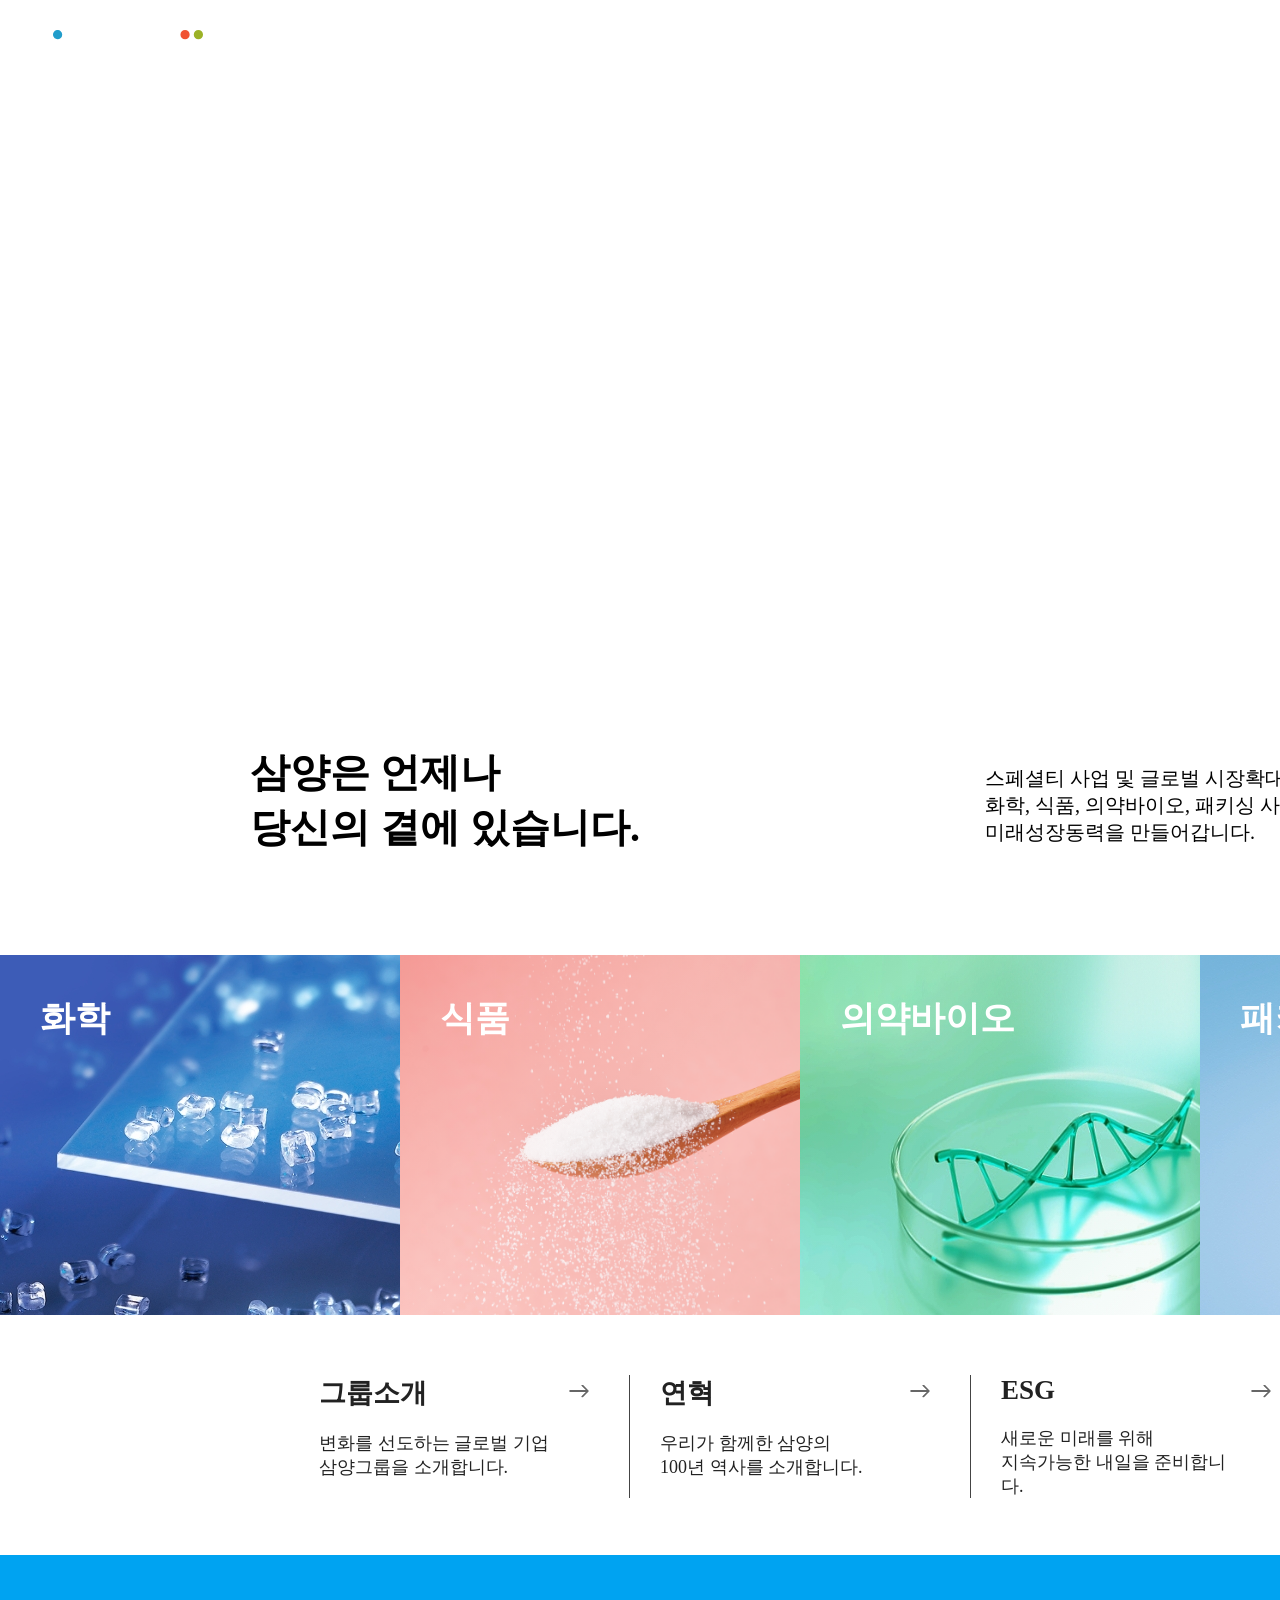
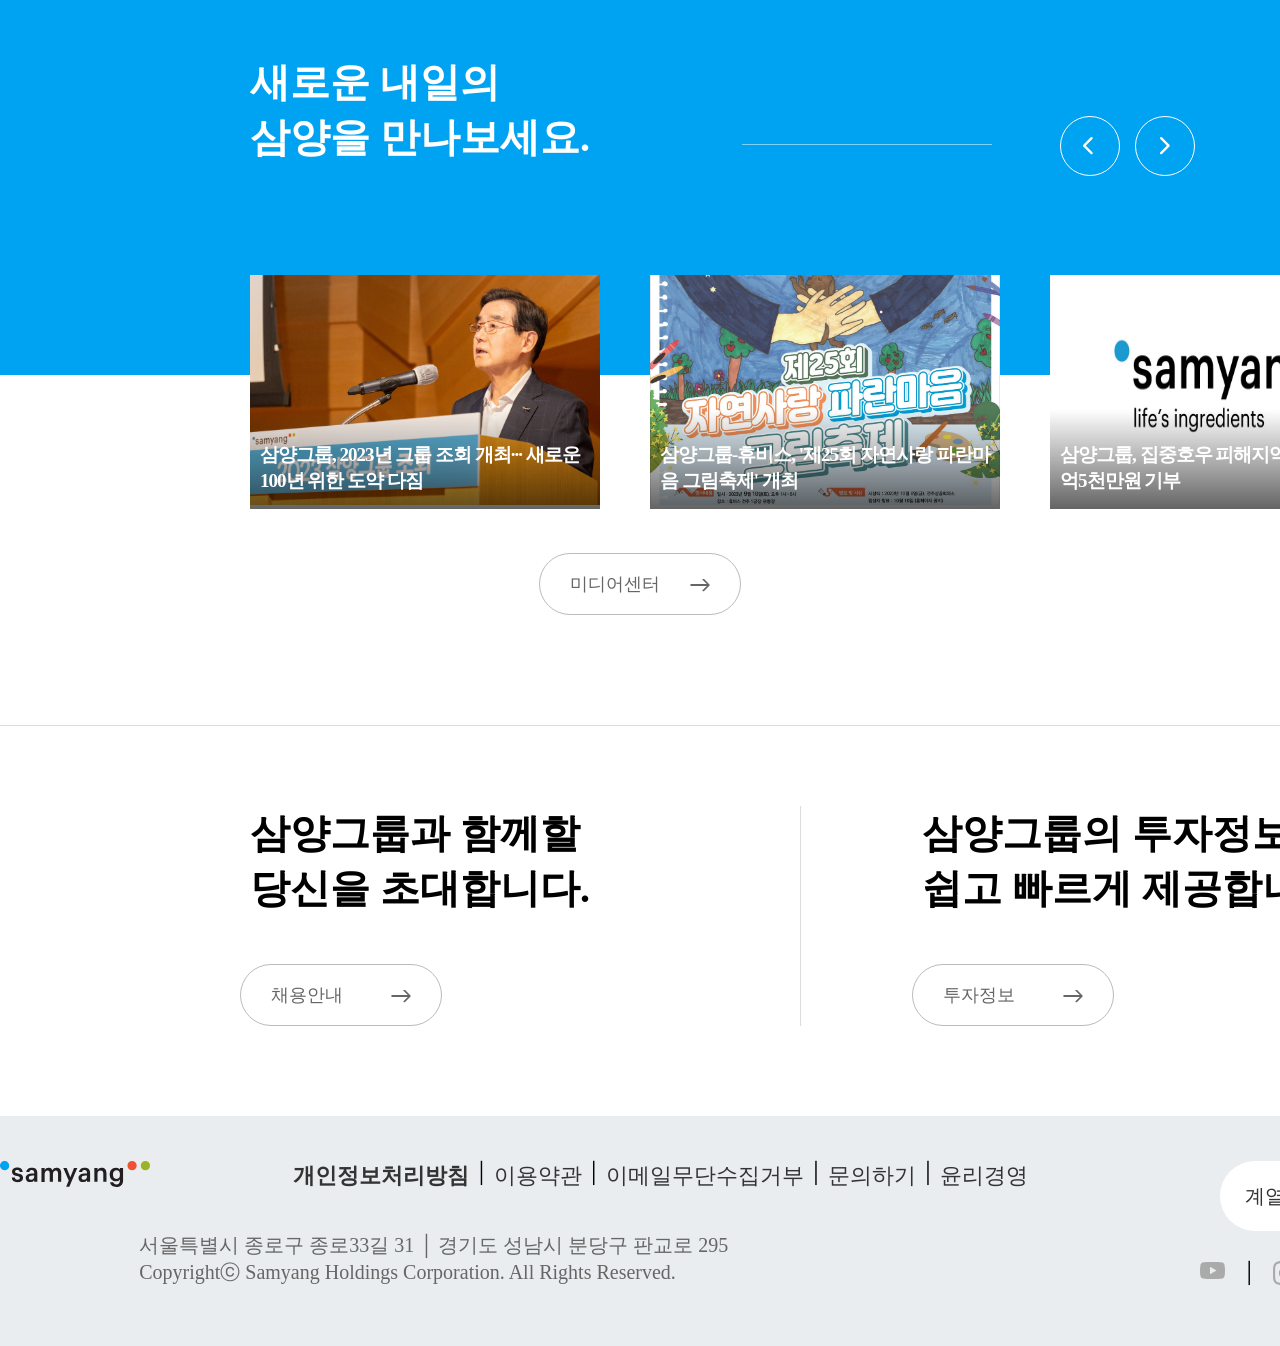
==== index.html @ 64c29b47 "Add files via upload" ====
<!DOCTYPE html>
<html lang="en">
<head>
    <meta charset="UTF-8">
    <meta name="viewport" content="width=device-width, initial-scale=1.0">
    <title>삼양그룹-양은애</title>
    <link rel="stylesheet" href="./css/style.css">
    <link rel="stylesheet" href="https://cdnjs.cloudflare.com/ajax/libs/animate.css/4.1.1/animate.min.css"/>
    <!-- wow.min.js의 css ->  animate.min.css -->
    <link rel="stylesheet" href="https://cdnjs.cloudflare.com/ajax/libs/animate.css/4.1.1/animate.min.css">
    <script src="./script/jquery-1.11.3.min.js"></script>
    <script src="./script/script.js"></script>
    <script src="https://cdnjs.cloudflare.com/ajax/libs/wow/1.1.2/wow.min.js"></script>
    <script>
        new WOW().init();
        // new 키워드는, 새로운 객체 만들때 사용
        // 새로 생성된 WOW() 객체에 .init()이라는 메서드 호출
        //  .init()이라는 메서드는, 객체 초기화시 사용
        // -> 'WOW() 객체 만들고 이를 초기화' 하는 Javascript 코드
    </script>
</head>
<body>
    <div id="wrap">
        <header>
                <a href="#">
                    <span></span>
                </a>
                <nav class="gnb">
                    <ul>
                        <li><a href="#">삼양소개</a>
                            <ul class="submenu">
                                <li><a href="#">그룹소개</a></li>
                                <li><a href="#">비전</a></li>
                                <li><a href="#">가치</a></li>
                                <li><a href="#">연혁</a></li>
                                <li><a href="#">CI</a></li>
                                <li><a href="#">글로벌 네트워크</a></li>
                            </ul>
                        </li>
                        <li><a href="#">사업소개</a>
                            <ul class="submenu">
                                <li><a href="#">사업영역</a></li>
                                <li><a href="#">화학사업</a></li>
                                <li><a href="#">식품사업</a></li>
                                <li><a href="#">의약바이오사업</a></li>
                                <li><a href="#">패키징사업</a></li>
                                <li><a href="#">개별사업</a></li>
                            </ul>
                        </li>
                        <li><a href="#">투자정보</a>
                            <ul class="submenu">
                                <li><a href="#">주식정보</a></li>
                                <li><a href="#">재무정보</a></li>
                                <li><a href="#">IR 자료실</a></li>
                                <li><a href="#">주주총회</a></li>
                                <li><a href="#">공고</a></li>
                            </ul>
                        </li>
                        <li><a href="#">ESG</a>
                            <ul class="submenu">
                                <li><a href="#">삼양 ESG</a></li>
                                <li><a href="#">환경</a></li>
                                <li><a href="#">사회</a></li>
                                <li><a href="#">지배구조</a></li>
                                <li><a href="#">윤리경영</a></li>
                                <li><a href="#">보고서 및 검색</a></li>
                            </ul>
                        </li>
                        <li><a href="#">미디어</a>
                            <ul class="submenu">
                                <li><a href="#">미디어센터</a></li>
                                <li><a href="#">뉴스룸</a></li>
                                <li><a href="#">소셜채널</a></li>
                                <li><a href="#">라이브러리</a></li>
                                <li><a href="#">웨비나</a></li>
                                <li><a href="#">삼양월드</a></li>
                            </ul>
                        </li>
                        <li><a href="#">채용</a>
                            <ul class="submenu last">
                                <li><a href="#">삼양 Career</a></li>
                                <li><a href="#">인재상</a></li>
                                <li><a href="#">직무소개</a></li>
                                <li><a href="#">채용절차</a></li>
                                <li><a href="#">채용 FAQ</a></li>
                                <li><a href="#">인사제도</a></li>
                                <li><a href="#">입사지원</a></li>
                            </ul>
                        </li>
                    </ul>
                </nav>
                <div class="bg"></div>
                    <nav class="tnb">
                        <ul class="hright">
                            <li><a href="#">문의</a></li>
                            <li class="lan"><a href="#">KR</a>
                                <ul>
                                    <li class="sel"><a href="#">KR</a></li>
                                    <li><a href="#">EN</a></li>
                                    <li><a href="#">CN</a></li>
                                </ul></li>
                            <li><a href="#">
                                <!-- <img src="./img/search_icon_white.svg" alt=""> -->
                                <span>&nbsp;</span></a>
                            </li>
                            <li><a href="#">
                                <!-- <img src="./img/pchamBtn_white.svg" alt=""> -->
                                <span>&nbsp;</span>
                                </a></li>
                        </ul>
                    </nav>
        </header>
        
        <section class="video">
            <video src="./img/삼양비디오.mp4" autoplay muted loop></video>
            <div class="videobox">
                <h1>삼양은 모두가 행복한
                    <br>미래를 그리고 있습니다.
                </h1>
                <p>지속 가능한 미래를 위해
                    <br>새로운 가치를 찾고 있습니다.
                </p>
            </div>
            <div class="vcircle circle1"><img src="./img/main_sec_visual_circle.svg" alt="circle"></div>
            <div class="vcircle circle2"><img src="./img/main_sec_visual_circle.svg" alt="circle"></div>
            <div class="vcircle circle3"><img src="./img/main_sec_visual_circle.svg" alt="circle"></div>
        </section>

        <section class="introduce">
            <h1>삼양은 언제나<br>당신의 곁에 있습니다.</h1>
            <p>스페셜티 사업 및 글로벌 시장확대를 위해
                <br>화학, 식품, 의약바이오, 패키싱 사업으로
                <br>미래성장동력을 만들어갑니다.
            </p>
                <ul class="iiimg">
                    <li><a href="#"><img src="./img/main_sec01_card_list_type01_bg1_pc.jpg" alt=""><span>화학
                        <div class="inbox">
                            <p>언제나 편리하게</p>
                            <span></span>
                        </div>
                    </span></a></li>
                    <li><a href="#">
                        <img src="./img/main_sec01_card_list_type01_bg2_pc_230725.png" alt="">
                        <span>식품
                            <div class="inbox">
                                <p>누구나 풍요롭게</p>
                                <span></span>
                            </div>
                        </span>
                </a></li>
                    <li><a href="#"><img src="./img/main_sec01_card_list_type01_bg3_pc.jpg" alt=""><span>의약바이오
                        <div class="inbox">
                            <p>오래도록 건강하게</p>
                            <span></span>
                        </div>
                    </span></a></li>
                    <li><a href="#"><img src="./img/main_sec01_card_list_type01_bg4_pc.jpg" alt=""><span>패키징
                        <div class="inbox">
                            <p>어디서나 즐겁게</p>
                            <span></span>
                        </div>
                    </span></a></li>
                </ul>
                <ul class="iitext">
                    <li class="wow animate__animated animate__fadeInUp" data-wow-duration=".5s">
                        <a href="#">
                            <h2>그룹소개<span></span></h2>
                            <p>변화를 선도하는 글로벌 기업
                                <br>삼양그룹을 소개합니다.
                            </p>
                        </a>
                    </li>
                    <li class="wow animate__animated animate__fadeInUp" data-wow-duration="1s">
                        <a href="#">
                            <h2>연혁<span></span></h2>
                            <p>우리가 함께한 삼양의
                                <br>100년 역사를 소개합니다.</p>
                        </a>
                    </li>
                    <li class="wow animate__animated animate__fadeInUp" data-wow-duration="1.5s">
                        <a href="#">
                            <h2>ESG<span></span></h2>
                            <p>새로운 미래를 위해
                                <br>지속가능한 내일을 준비합니다.
                            </p>
                        </a>
                    </li>
            </ul>
        </section>

        <section class="tomorrow">
            <div class="bbbox">
                <div class="tobInner">
                    <h1>
                        새로운 내일의<br>삼양을 만나보세요.
                    </h1>
                    <div class="progress-container">
                        <div class="progress-bar"></div>
                    </div>
                    <div class="to-btn">
                        <button class="prev"><img src="./img/sec02_paging_area_prev.svg" alt="prev"></button>
                    <button class="next"><img src="./img/sec02_paging_area_next.svg" alt="next"></button>
                    </div>
                </div>
            </div>
            <div class="toInner slider">
                <ul class="slide-container">
                    <li class="box">
                        <a href="#">
                            <img src="./img/to1.jpg" alt="">
                            <div class="totxt">
                                <p>삼양그룹, 2023년 그룹 조회 개최··· 새로운 100년 위한 도약 다짐</p>
                            </div>
                        </a>
                    </li>
                    <li class="box">
                        <a href="#">
                            <img src="./img/to2.jpg" alt="">
                            <div class="totxt">
                            <p>삼양그룹-휴비스, '제25회 자연사랑 파란마음 그림축제' 개최</p>
                            </div>
                        </a>
                    </li>
                    <li class="box">
                        <a href="#">
                            <img src="./img/to3.jpg" alt="">
                            <div class="totxt">
                                <p>삼양그룹, 집중호우 피해지역 복구 위해 2억5천만원 기부</p>
                            </div>
                        </a>
                    </li>
                    <li class="box">
                        <a href="#">
                            <img src="./img/to4.jpg" alt="">
                            <div class="totxt"><p>삼양사, 美 국제식품기술박람회 참가··· 스페셜티 소재 해외 판로 모색</p></div>
                        </a>
                    </li>
                    <li class="box">
                        <a href="#">
                            <img src="./img/to5.jpg" alt="">
                            <div class="totxt">
                                <p>삼양사 여자사이클팀, '2023 KBS양양 전국사이클선수대회 종합 3위</p>
                            </div>
                        </a>
                    </li>
                    <li class="box">
                        <a href="#">
                            <img src="./img/to6.jpg" alt="">
                            <div class="totxt">
                                <p>삼양그룹, 대학생 서포터즈 '삼양씨즈' 7기 발대식 개최</p>
                            </div>
                        </a>
                    </li>
                    <li class="box">
                        <a href="#">
                            <img src="./img/to7.jpg" alt="">
                            <div class="totxt">
                                <p>삼양홀딩스, 헝가리에 봉합사 공장 준공... 유럽 시장 점유율 확대 나서</p>
                            </div>
                        </a>
                    </li>
                    <li class="box">
                        <a href="#">
                            <img src="./img/to8.png" alt="">
                            <div class="totxt">
                                <p>삼양그룹 KCI, '2023 사회공헌기업대상' ESG부문 대상 수상</p>
                            </div>
                        </a>
                    </li>
                </ul>
            </div>
            <a href="#"><span>미디어센터</span></a>
        </section>

        <section class="me">
            <div class="meinner">
                <div class="box1">
                    <h1>삼양그룹과 함께할
                        <br>당신을 초대합니다.</h1>
                    <a href="#"><span>채용안내</span></a>
                </div>
                <div class="box2">
                    <h1>삼양그룹의 투자정보를
                        <br>쉽고 빠르게 제공합니다.
                    </h1>
                    <a href="#"><span>투자정보</span></a>
                </div>
            </div>
        </section>

        <footer>
            <div class="finner">
                <i class="flogo"><img src="./img/logo.svg" alt="footerlogo"></i>
                <ul class="middle">
                    <li class="fbold"><a href="#">개인정보처리방침</a></li>
                    <li class="line">│</li>
                    <li><a href="#">이용약관</a></li>
                    <li class="line">│</li>
                    <li><a href="#">이메일무단수집거부</a></li>
                    <li class="line">│</li>
                    <li><a href="#">문의하기</a></li>
                    <li class="line">│</li>
                    <li><a href="#">윤리경영</a></li>
                </ul>
                <p>서울특별시 종로구 종로33길 31 │ 경기도 성남시 분당구 판교로 295
                <br>Copyrightⓒ Samyang Holdings Corporation. All Rights Reserved.</p>
                <span><p><a href="#">계열사 바로가기</a></p>
                    <ul class="fsns">
                        <li><a href="#"><img src="./img/youtube_icon.svg" alt="youtube"></a></li>
                        <li>│</li>
                        <li><a href="#"><img src="./img/instar_icon.svg" alt="instagram"></a></li>
                        <li>│</li>
                        <li><a href="#"><img src="./img/facebook.svg" alt="facebook"></a></li>
                        <li>│</li>
                        <li><a href="#"><img src="./img/blog_icon.svg" alt="blog"></a></li>
                        <li>│</li>
                        <li><a href="#"><img src="./img/naver_icon.svg" alt="naver"></a></li>
                    </ul>
                </span>
            </div>
        </footer>
        <button class="topbtn"><span></span><p>TOP</p></button>
    </div>
    
</body>
</html>
---- css/style.css ----
@charset "UTF-8";
@import url(http://fonts.googleapis.com/earlyaccess/notosanskr.css); 

*{margin: 0;padding: 0; font-family: "Noto Sans KR";}
a{text-decoration: none; color:#fff;}
ul,ol,li{list-style:none;}
h1,h2,h3,h4,h5,h6,p,a,span{margin: 0;padding: 0;}

#wrap{width:100%; margin:0 auto; font-size: 20px;}

/* header */
header{width: 100%; position:Fixed; top:0; left: 0; height: 90px; line-height: 90px; margin: 0 auto; display: flex; justify-content:space-evenly; z-index: 999;}

header:hover{background:rgba(255,255,255,1); border-bottom: 1px solid #ddd;}

header>a{position: relative; width: 200px;}
header>a span::before{content: ""; background: url(../img/logo_white.svg) no-repeat center center; width: 150px; height: 26px; position: absolute; top: 30px; left: 50px;}
header:hover>a span::before{content: ""; background: url(../img/logo.svg) no-repeat center center; width: 150px; height: 26px; position: absolute; top: 30px; left: 50px;}

nav.gnb{width: 60%;}
header nav.gnb>ul>li{float:left; width:12%; text-align: center;}

header:hover nav.gnb>ul>li{width: 16%; transition: .5s;}
header:hover nav.gnb>ul>li a{color: #777; display: block;}

header nav.gnb:hover ul li{position: relative;}
header nav.gnb ul li .submenu{width: 100%; height:0; position: absolute; left: 0; top: 80px;}
header nav.gnb:hover ul li .submenu{width: 100%; height:350px;}
header nav.gnb:hover ul li .submenu li{width: 100%;}
header nav.gnb:hover ul li .submenu li:first-child{padding-top: 20px;}

header nav.gnb>ul>li:hover>a{color: #00a3f1; text-decoration: underline;}

header nav.gnb>ul>li .submenu li{opacity: 0;}
header nav.gnb:hover>ul>li .submenu{width: 100%; opacity: 1; border-right: 1px solid #ddd; display: block;}
header nav.gnb:hover>ul>li .submenu>li{width: 100%; opacity: 1; line-height: 40px;}
header nav.gnb:hover>ul>li .submenu>li a{font-size: 16px;}
header nav.gnb:hover>ul>li .submenu>li a:hover{color: #00a3f1;}

#wrap header .bg {
    width: 100%;
    height: 350px;
    background-color: #f7f7f7;
    position:Fixed;
    left: 0; top: 80px;
    display: none; 
    z-index: -5;
    border-top:1px solid #ddd;
}

/* header nav.tnb ul.hright{} */
header nav.tnb ul.hright>li{float:left; margin: 0 10px; font-size: 16px; width:55px;}
header:hover nav.tnb ul.hright>li a{color:#333;}
header nav.tnb ul.hright>li:nth-child(1) a{border: 1px solid #fff; border-radius: 5px; padding: 5px 10px;}
header:hover nav.tnb ul.hright>li:nth-child(1) a{border: 1px solid #ddd; border-radius: 5px; padding: 5px 10px;}

header nav.tnb ul.hright>li.lan{position: relative;}
header nav.tnb ul.hright>li.lan ul{display: none;}
header nav.tnb ul.hright>li.lan:hover ul{width: 100%; border: 2px solid #00a3f1; border-radius: 10px; background-color: #fff; position: absolute; top: 70px; left: -20px; display: block;}
header nav.tnb ul.hright>li ul li{width: 100%; line-height: 40px; opacity: 0;}
header nav.tnb ul.hright>li ul li a{text-align: center; padding-left: 17px;}
header nav.tnb ul.hright>li ul li>a:hover{color:#00a3f1}
header nav.tnb ul.hright>li ul li.sel a{color:#00a3f1}
header nav.tnb ul.hright>li.lan:hover ul li{width: 100%; line-height: 40px; opacity: 1;}


header nav.tnb ul.hright>li:nth-child(3),
header nav.tnb ul.hright>li:nth-child(4){position: relative;}
header nav.tnb ul.hright>li:nth-child(3) span::before{content: ""; background: url(../img/search_icon_white.svg) no-repeat center center; width: 36px; height: 35px; position: absolute; top: 30px; left: -30px;}
header:hover nav.tnb ul.hright>li:nth-child(3) span::before{content: ""; background: url(../img/quick_search_icon.svg) no-repeat center center;position: absolute; top: 30px; left: -30px;}
header nav.tnb ul.hright>li:nth-child(4) span::before{content: ""; background: url(../img/pchamBtn_white.svg) no-repeat center center; width: 36px; height: 35px; position: absolute; top: 28px; left: -50px;}
header:hover nav.tnb ul.hright>li:nth-child(4) span::before{content: ""; background: url(../img/pchamBtn_after.png) no-repeat center center; position: absolute; top: 28px; left: -50px;}


/* video */

#wrap section.video{margin: 0 auto; width: 100%; height: 100%;  object-fit: cover; position: relative;}
#wrap section.video video{margin: 0 auto; width: 100%; height: 100%;  object-fit: cover; position: relative;}
#wrap section.video .videobox{position: absolute; top: 35%; left:20%; color: #fff; line-height:160%;}
#wrap section.video .videobox h1{margin: 0; font-size: 55px; line-height: 140%;}
#wrap section.video .videobox p{margin-top: 30px; font-size: 24px;}/*
#wrap section.video .circle{position: fixed; top: 200px; left: -250px; z-index: 10000000; transition: 1s;}*/
#wrap section.video .vcircle{position: absolute;}
#wrap section.video .vcircle.circle1{top: 200px; left: -250px; z-index: 10000000; transition: 1s; transform: translateX(420%);}
#wrap section.video .vcircle.circle2{top: 200px; right: -250px; z-index: 10000000; transition: 1s; transform: translateX(-420%);}
#wrap section.video .vcircle.circle3{top: 200px; left: -600px; z-index: 10000000; transition: 1.5s; transform: translateX(420%);}

/* 기본정렬*/ 
#wrap h1{margin:100px 0 0 250px; font-size: 40px;}
#wrap section{margin:0 auto;}

/* introduce */

#wrap section.introduce{width: 1600px; height: 910px; position: relative; overflow: hidden;}
#wrap section.introduce>p{position: absolute; top: 120px; right:250px;}

#wrap section.introduce ul.iiimg{margin-top:100px; display: flex; justify-content: space-between;}
#wrap section.introduce ul.iiimg li{width: 400px; height: 360px; overflow: hidden;}
#wrap section.introduce ul.iiimg li:nth-child(1),
#wrap section.introduce ul.iiimg li:nth-child(2),
#wrap section.introduce ul.iiimg li:nth-child(3),
#wrap section.introduce ul.iiimg li:nth-child(4){position: relative;}
#wrap section.introduce ul.iiimg span{position: absolute; top: 40px;left: 40px; z-index: 999; font-size: 35px; font-weight: bold;}


#wrap section.introduce ul.iiimg li a span .inbox{opacity: 0; height: 0;  transform: translateY(80px);}
#wrap section.introduce ul.iiimg li:hover a span .inbox{opacity: 1; position: relative; height: 100%; transform: translateY(0); transition: .5s;}
#wrap section.introduce ul.iiimg li:hover a span .inbox p{font-size: 18px; margin-top: 10px;}
#wrap section.introduce ul.iiimg li:hover a span .inbox span{content:""; width: 42px; height: 42px; background: url(../img/main_sec01_card_list_arrow.svg); position: absolute; top: 45px; left: 0;}

#wrap section.introduce ul.iiimg li:nth-child(1):hover a:after{content:""; width: 100%; height: 100%; background-color:rgba(8,148,224,0.4); position: absolute; top: 0; left: 0;}
#wrap section.introduce ul.iiimg li:nth-child(2):hover a:after{content:""; width: 100%; height: 100%; background-color:rgba(224,113,72,0.4); position: absolute; top: 0; left: 0;}
#wrap section.introduce ul.iiimg li:nth-child(3):hover a:after{content:""; width: 100%; height: 100%; background-color:rgba(149,197,60,0.4); position: absolute; top: 0; left: 0;}
#wrap section.introduce ul.iiimg li:nth-child(4):hover a:after{content:""; width: 100%; height: 100%; background-color:rgba(65,180,240,0.4); position: absolute; top: 0; left: 0;}
#wrap section.introduce ul.iiimg li:hover a img{transform: scale(1.1); transition: .3s; background:rgba(8,148,224,0.4)}

#wrap section.introduce ul.iitext{margin-top: 60px; display: flex; justify-content: center;}
#wrap section.introduce ul.iitext li{border-right:1px solid #444; padding: 0 70px 0 30px; width: 240px;}
#wrap section.introduce ul.iitext li:last-child{border-right:0;}


#wrap section.introduce ul.iitext li a{color: #222; display: block; font-size: 18px;}
#wrap section.introduce ul.iitext li a h2{position: relative;}


#wrap section.introduce ul.iitext li a h2>span:before{width: 20px; height: 13px; content:""; background: url("../img/arrow-right.png") no-repeat center center; position: absolute; top: 10px; right: -30px; transform: translateX(0); opacity: 1;}
#wrap section.introduce ul.iitext li a:hover h2>span:before{width: 20px; height: 13px; content:""; background: url("../img/arrow-right.png") no-repeat center center; position: absolute; top: 10px; right: -30px; transition: .5s; transform: translateX(20px); opacity: 0;}

#wrap section.introduce ul.iitext li a h2:after{width: 20px; height: 13px; content:""; background: url("../img/arrow-right-after.png") no-repeat center center; position: absolute; top: 10px; right: -29px; opacity: 0; transform: translateX(-25px);}
#wrap section.introduce ul.iitext li a:hover h2:after{width: 20px; height: 13px; content:""; background: url("../img/arrow-right-after.png") no-repeat center center; position: absolute; top: 10px; right: -29px; opacity: 1; transform: translateX(0); transition: 1.5s;}


#wrap section.introduce ul.iitext li a p{margin-top: 20px;}

/* tomorrow, me 버튼 */

#wrap section.tomorrow>a,
#wrap section.me div>a{display: block; position: absolute; width: 200px; height: 60px; line-height: 60px; border-radius: 100px; border: 1px solid #bbb; background-color: #fff; font-size: 18px;}

#wrap section.tomorrow a span,
#wrap section.me div a span{display: inline-block; color: #666; padding-left: 30px;}

#wrap section.tomorrow>a:hover,
#wrap section.me div a:hover{border: 1px solid #00a3f1;}

#wrap section.tomorrow>a:hover span,
#wrap section.me div a:hover span{color: #00a3f1;}

#wrap section.tomorrow>a:after,
#wrap section.me a:after{content: ""; width: 20px; height: 13px; background: url(../img/arrow-right.png) no-repeat center center; position: absolute; top: 25px; right: 30px; transform: translateX(0); opacity: 1;}
#wrap section.tomorrow a:hover:after,
#wrap section.me a:hover:after{content: ""; width: 20px; height: 13px; background: url(../img/arrow-right.png) no-repeat center center; position: absolute; top: 25px; right: 30px; transition: .5s; transform: translateX(20px); opacity: 0;}

#wrap section.tomorrow a span:after,
#wrap section.me a span:after{content: ""; width: 20px; height: 13px; background: url(../img/arrow-right-after.png) no-repeat center center; position: absolute; top: 25px; right: 30px; transform: translateX(-20px); opacity: 0;}
#wrap section.tomorrow a:hover span:after,
#wrap section.me a:hover span:after{content: ""; width: 20px; height: 13px; background: url(../img/arrow-right-after.png) no-repeat center center; position: absolute; top: 25px; right: 30px; transition: 1s; transform: translateX(0); opacity: 1;}

/* tomorrow */

#wrap section.tomorrow{width: 100%; height: 770px; position:relative;}
#wrap section.tomorrow .bbbox{width: 100%; height: 420px; background: #00a3f1;}
#wrap section.tomorrow .bbbox .tobInner{width: 1600px; color: #fff; margin: 0 auto; display: flex; position: relative;}
#wrap section.tomorrow .bbbox .tobInner h1{width: 800px; color: #fff;}

/* 슬라이드바와 버튼 */

#wrap section.tomorrow .bbbox .tobInner .progress-container{width: 250px;background-color: rgba(255,255,255,0.5); height: 1px; position: absolute; top: 90%; right: 38%;}

.progress-bar {
    width: 0%; /* 초기 값은 0%로 설정 */
    height: 100%;
    background-color: #fff; /* 진행 바 색상 */
    position: absolute;
    transition: 0.5s ease;
}

#wrap section.tomorrow .bbbox .tobInner .to-btn{position: absolute; top: 75%; right: 25%;}
#wrap section.tomorrow .bbbox .tobInner .to-btn button{width: 70px; height: 70px; background: none; border: 0; cursor: pointer;}



#wrap section.tomorrow .toInner{width: 1600px; margin: 0 auto; position: relative;}

#wrap section.tomorrow .toInner .slide-container{display: flex; position: absolute; top: -100px; left: 250px; transition: 0.5s ease;}
#wrap section.tomorrow .toInner .slide-container li{margin-right: 50px; overflow: hidden; transition: width 0.5s ease;}
#wrap section.tomorrow .toInner .slide-container li a{position: relative;}

#wrap section.tomorrow .toInner .slide-container li a img{width: 350px; height: 230px; overflow: hidden;}
#wrap section.tomorrow .toInner ul li:hover a img{transform: scale(1.1); transition: .3s; z-index: -20000;}

#wrap section.tomorrow .toInner ul li a .totxt::before{content: ""; width: 100%; height: 100px; background: url(../img/그림자.png) 0 0 no-repeat; background-size: 100% 100%; position: absolute; left: 0; bottom: 0px;}

#wrap section.tomorrow .toInner ul li a .totxt p{width: 330px; padding-left:10px; color:black; position:  absolute; top: -45px; font-size: 19px; letter-spacing: -1px; color:#fff; font-weight: bold;}
#wrap section.tomorrow .toInner ul li a:hover .totxt p{text-decoration: underline;}

#wrap section.tomorrow>a{bottom:110px; left:50%; transform: translateX(-50%);}

/*me */
#wrap section.me{border-top: 1px solid #ddd;}
#wrap section.me .meinner{width: 1600px; height: 390px; margin: 0 auto; display: flex; justify-content: space-between; position: relative;}
#wrap section.me .meinner div{width: 50%; position: relative;}
#wrap section.me .meinner div{height: 220px; margin-top: 80px; position: relative; border-right: 1px solid #ddd;}
#wrap section.me .meinner .box2{border-right:0;}
#wrap section.me .meinner .box2{position: absolute; top: 0; left: 42%;}
#wrap section.me .meinner div h1{margin-top:0;}

#wrap section.me .meinner .box1 a,
#wrap section.me .meinner .box2 a{left:30%; bottom:0;}


/* footer */

footer{height: 200px; margin: 0 auto; background: #e9edef; position: relative; padding-top: 30px; overflow: hidden;}
footer .finner{width: 1600px; margin: 0 auto; display: flex; margin-top: 15px;}

footer .finner ul{display: flex;}

footer .finner i{width: 22%;}

footer .finner .middle{width: 68%;}
footer .finner .middle li{padding-right:5px; height: 25px;}
footer .finner .middle li a{color: #333; font-size: 22px;}
footer .finner .middle  li.line{color: black; font-weight: bold;}
footer .finner .middle .fbold a{font-weight: bold;}

footer .finner span{width: 30%; position: relative;}
footer .finner span p{width: 65%; height: 70px; background-color: #fff; border-radius: 80px; margin-bottom: 30px; margin-left: 20px;}
footer .finner span p:after{content: ""; background: url(../img/bottom-plus.png); width: 14px; height: 14px; position: absolute; top: 30px; right: 155px;}
footer .finner span p a{display: block; color:#333; line-height: 70px; padding-left: 25px;}
footer .finner span .fsns li:nth-child(even){margin: 0 17px;}

footer .finner>p{position: absolute; bottom:60px; left:50%; transform: translateX(-85%); color: #666;}



/* button -TOP */
button.topbtn{position: fixed; right: 3%; bottom: 5%; width: 60px; height: 60px; border-radius: 60px; background-color: #fff; cursor: pointer; border: 2px solid #00a3f1; display: none;}
button.topbtn span{background: url(../img/button_top_gray.svg) no-repeat center center; width: 58px; height: 20px; display: block;}
button.topbtn p{font-size: 14px; color: #777;}
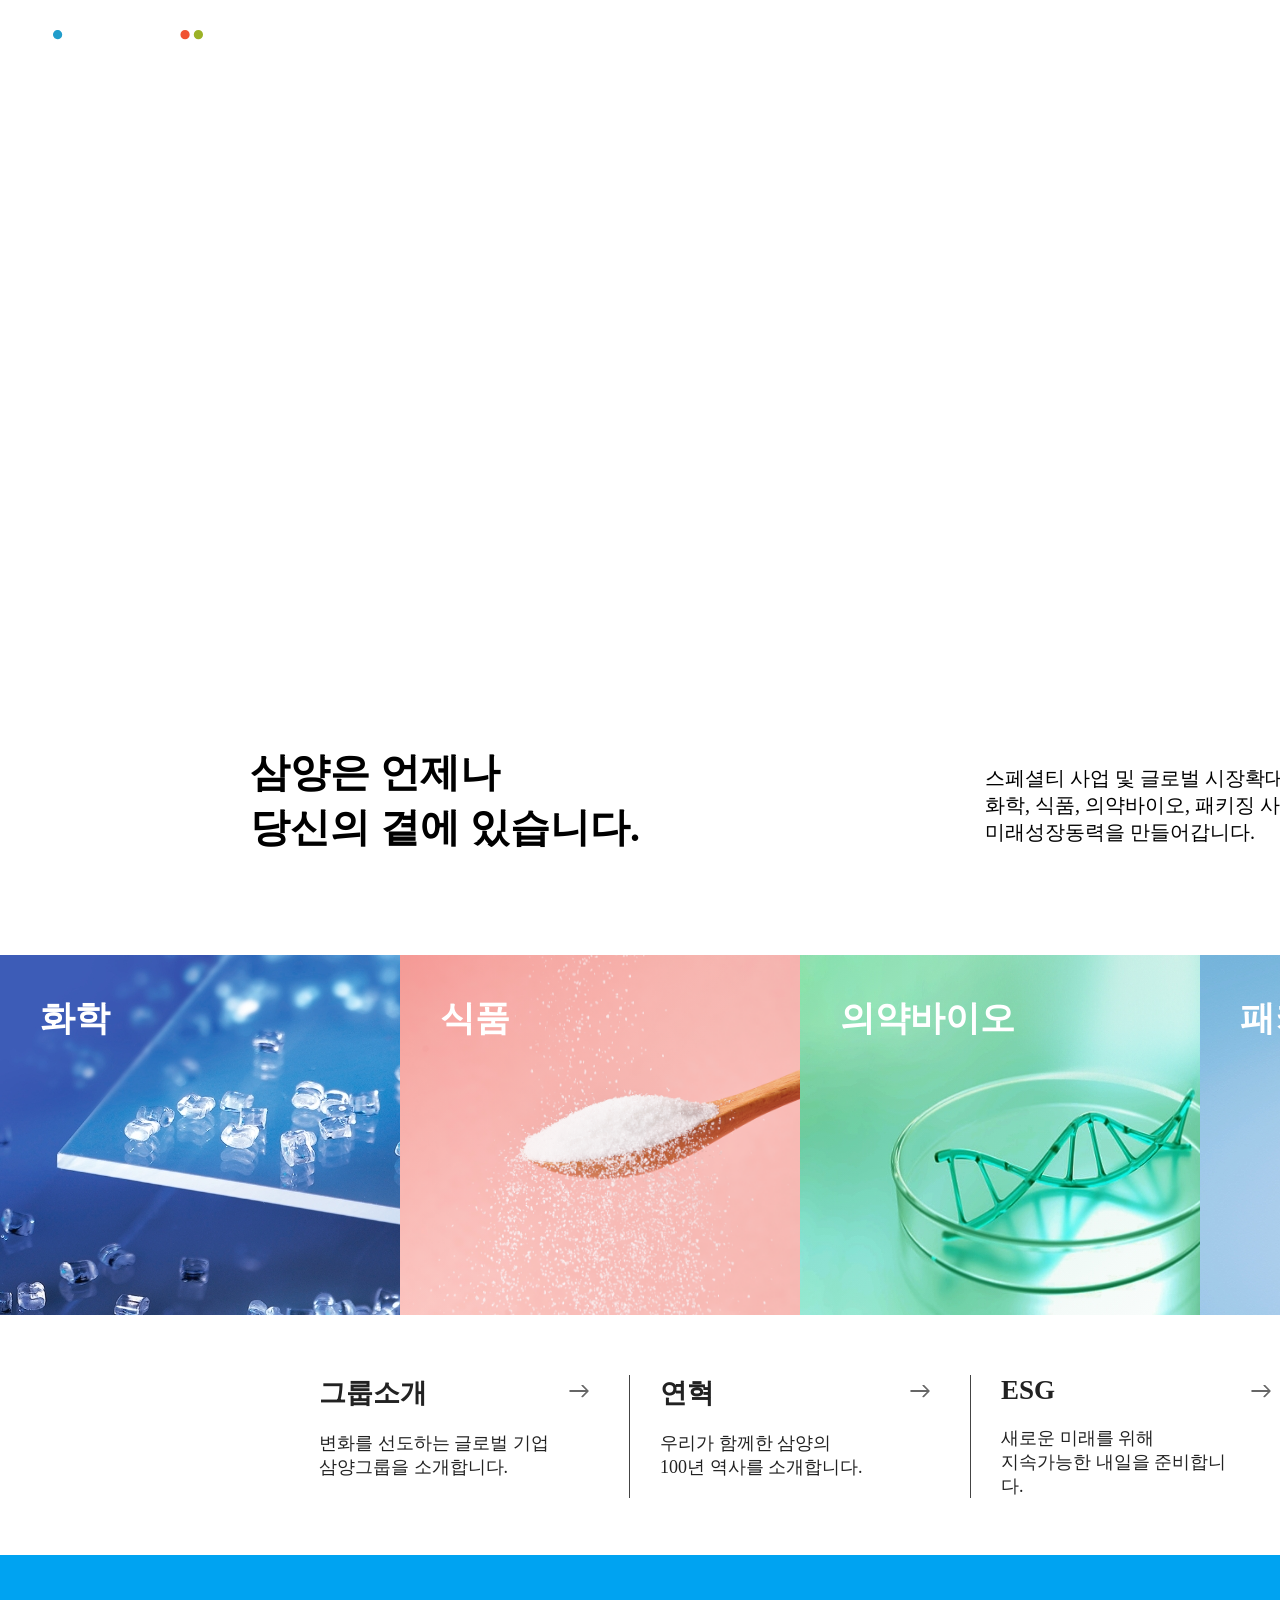
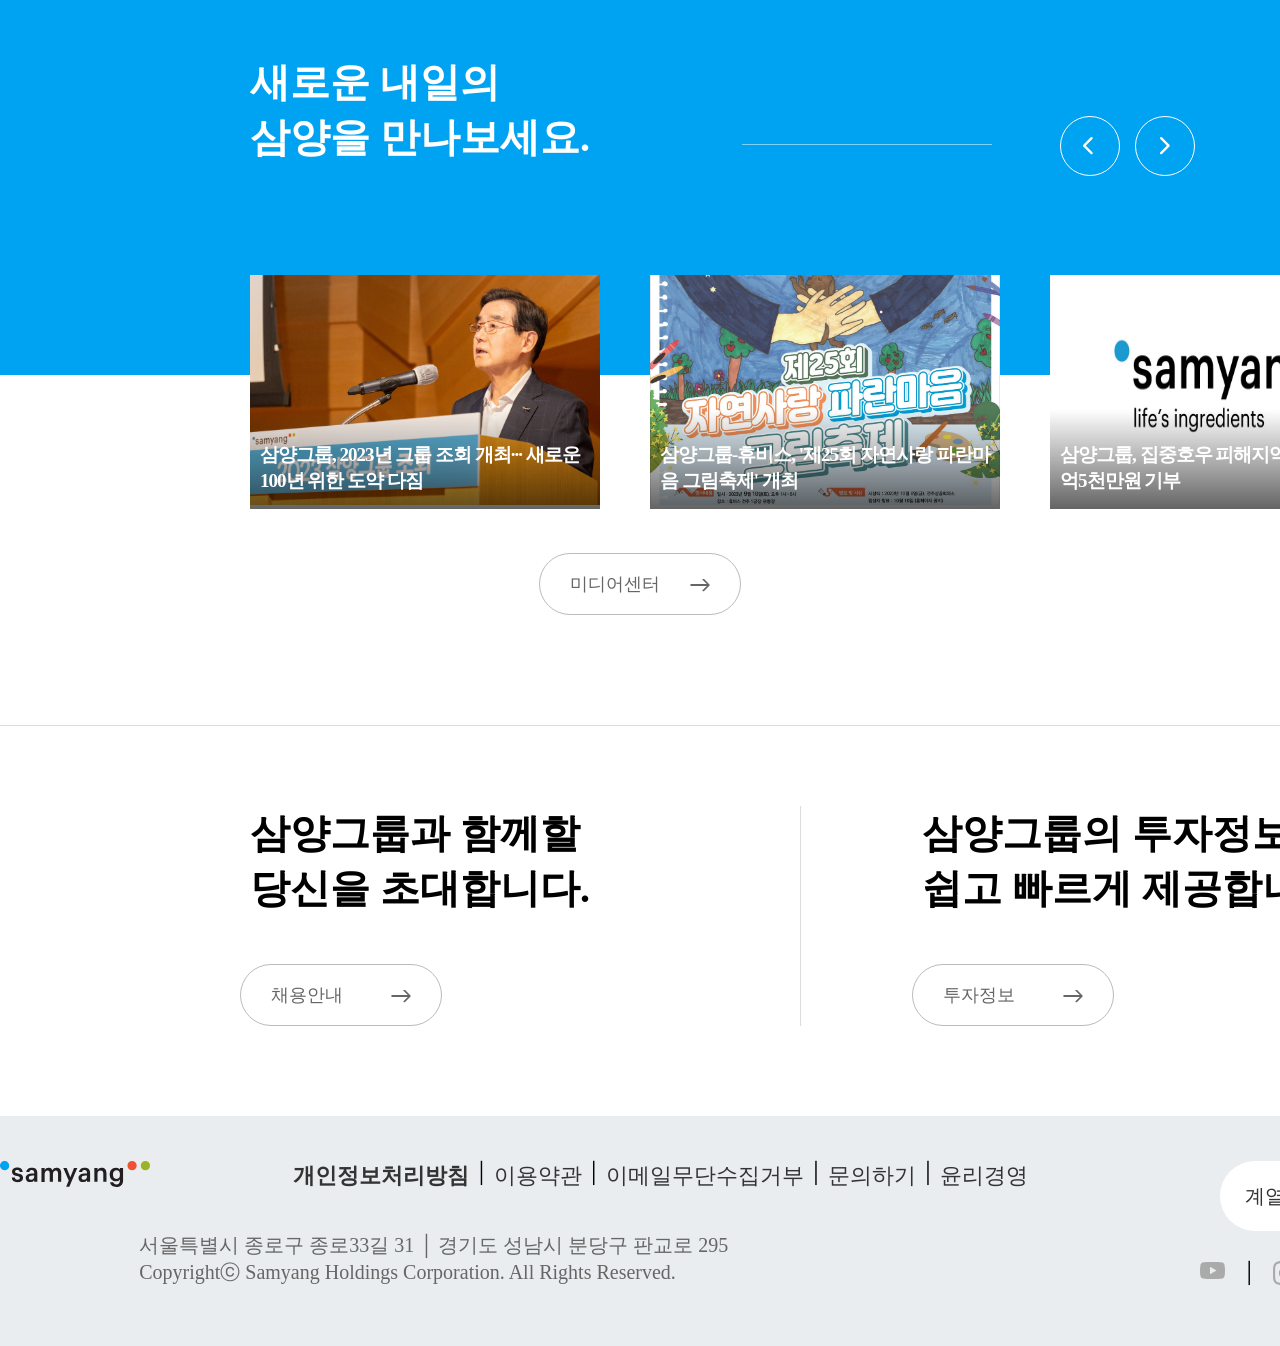
==== commit b4709796: "Add files via upload" ====
--- a/index.html
+++ b/index.html
@@ -129,7 +129,7 @@
         <section class="introduce">
             <h1>삼양은 언제나<br>당신의 곁에 있습니다.</h1>
             <p>스페셜티 사업 및 글로벌 시장확대를 위해
-                <br>화학, 식품, 의약바이오, 패키싱 사업으로
+                <br>화학, 식품, 의약바이오, 패키징 사업으로
                 <br>미래성장동력을 만들어갑니다.
             </p>
                 <ul class="iiimg">
--- a/css/style.css
+++ b/css/style.css
@@ -236,5 +236,5 @@
 
 /* button -TOP */
 button.topbtn{position: fixed; right: 3%; bottom: 5%; width: 60px; height: 60px; border-radius: 60px; background-color: #fff; cursor: pointer; border: 2px solid #00a3f1; display: none;}
-button.topbtn span{background: url(../img/button_top_gray.svg) no-repeat center center; width: 58px; height: 20px; display: block;}
+button.topbtn span{background: url(../img/button_top_gray.svg) no-repeat center center; width: 60px; height: 20px; display: block;}
 button.topbtn p{font-size: 14px; color: #777;}
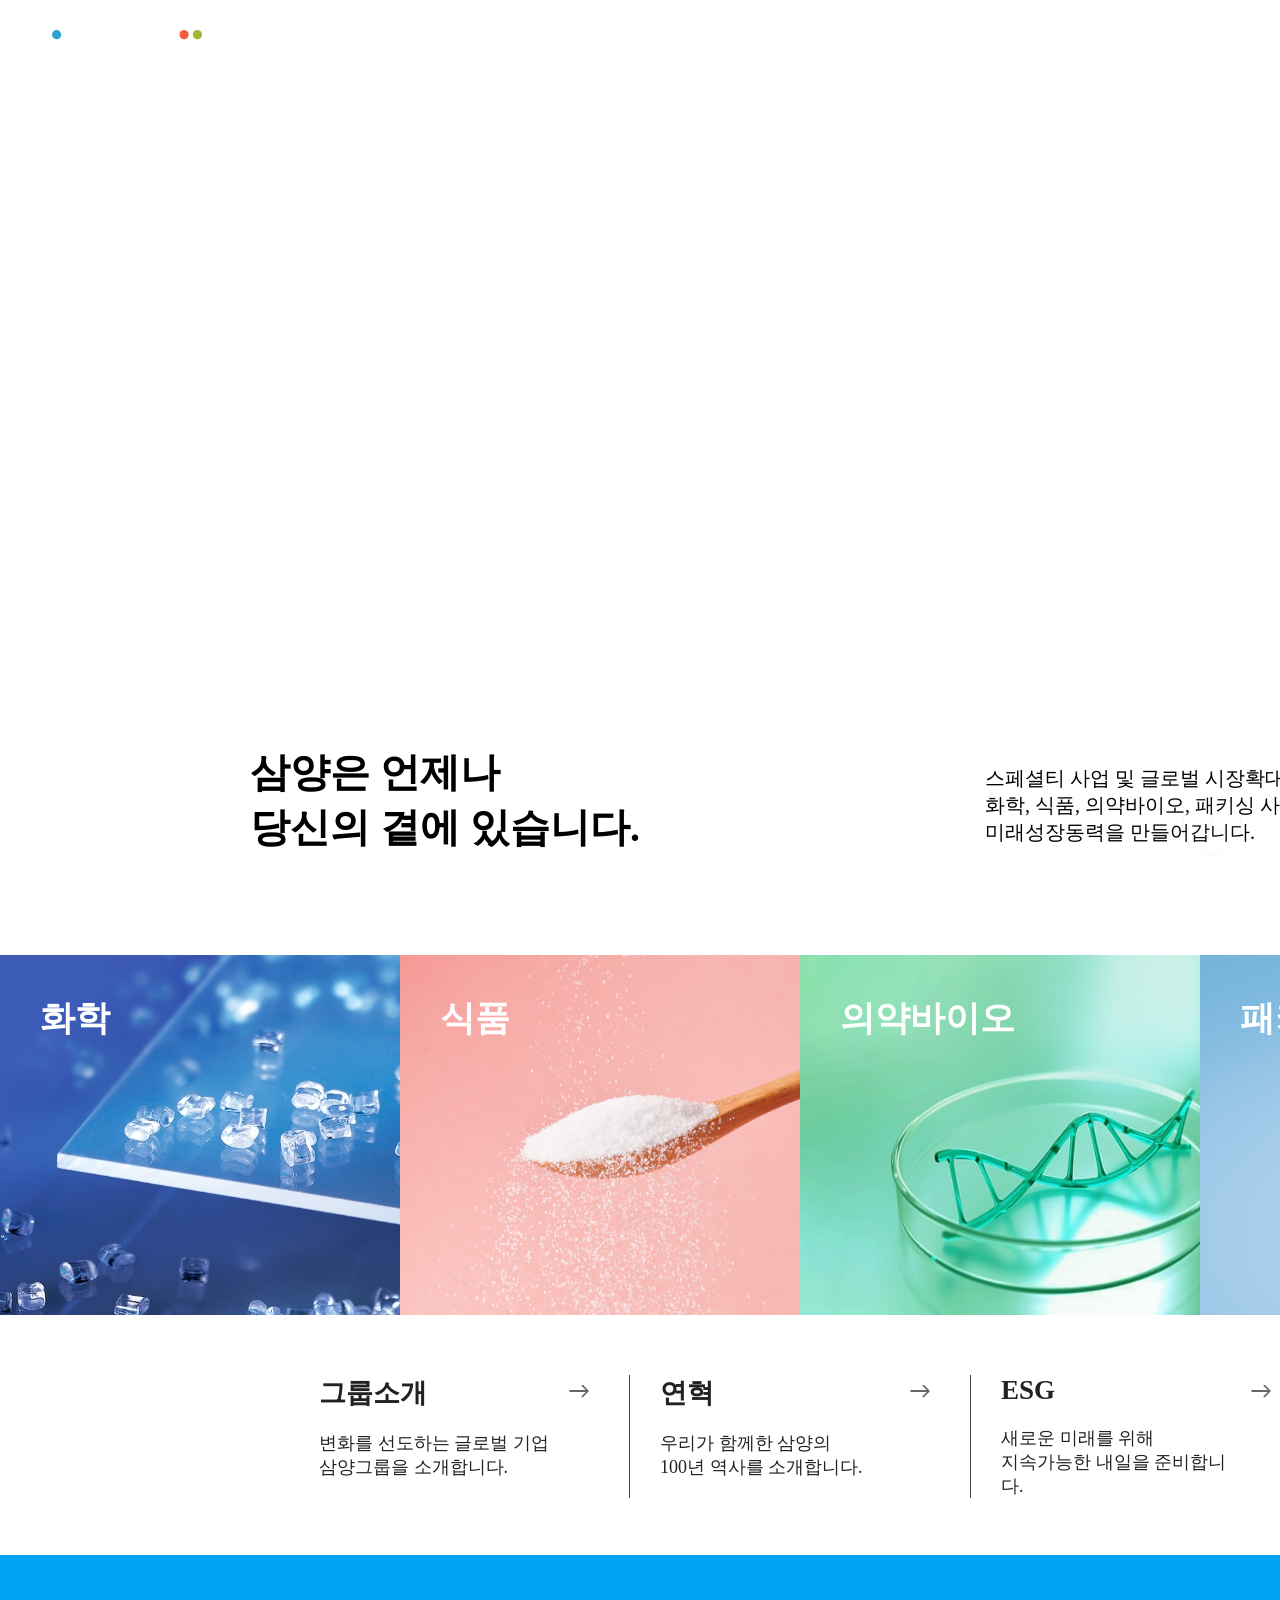
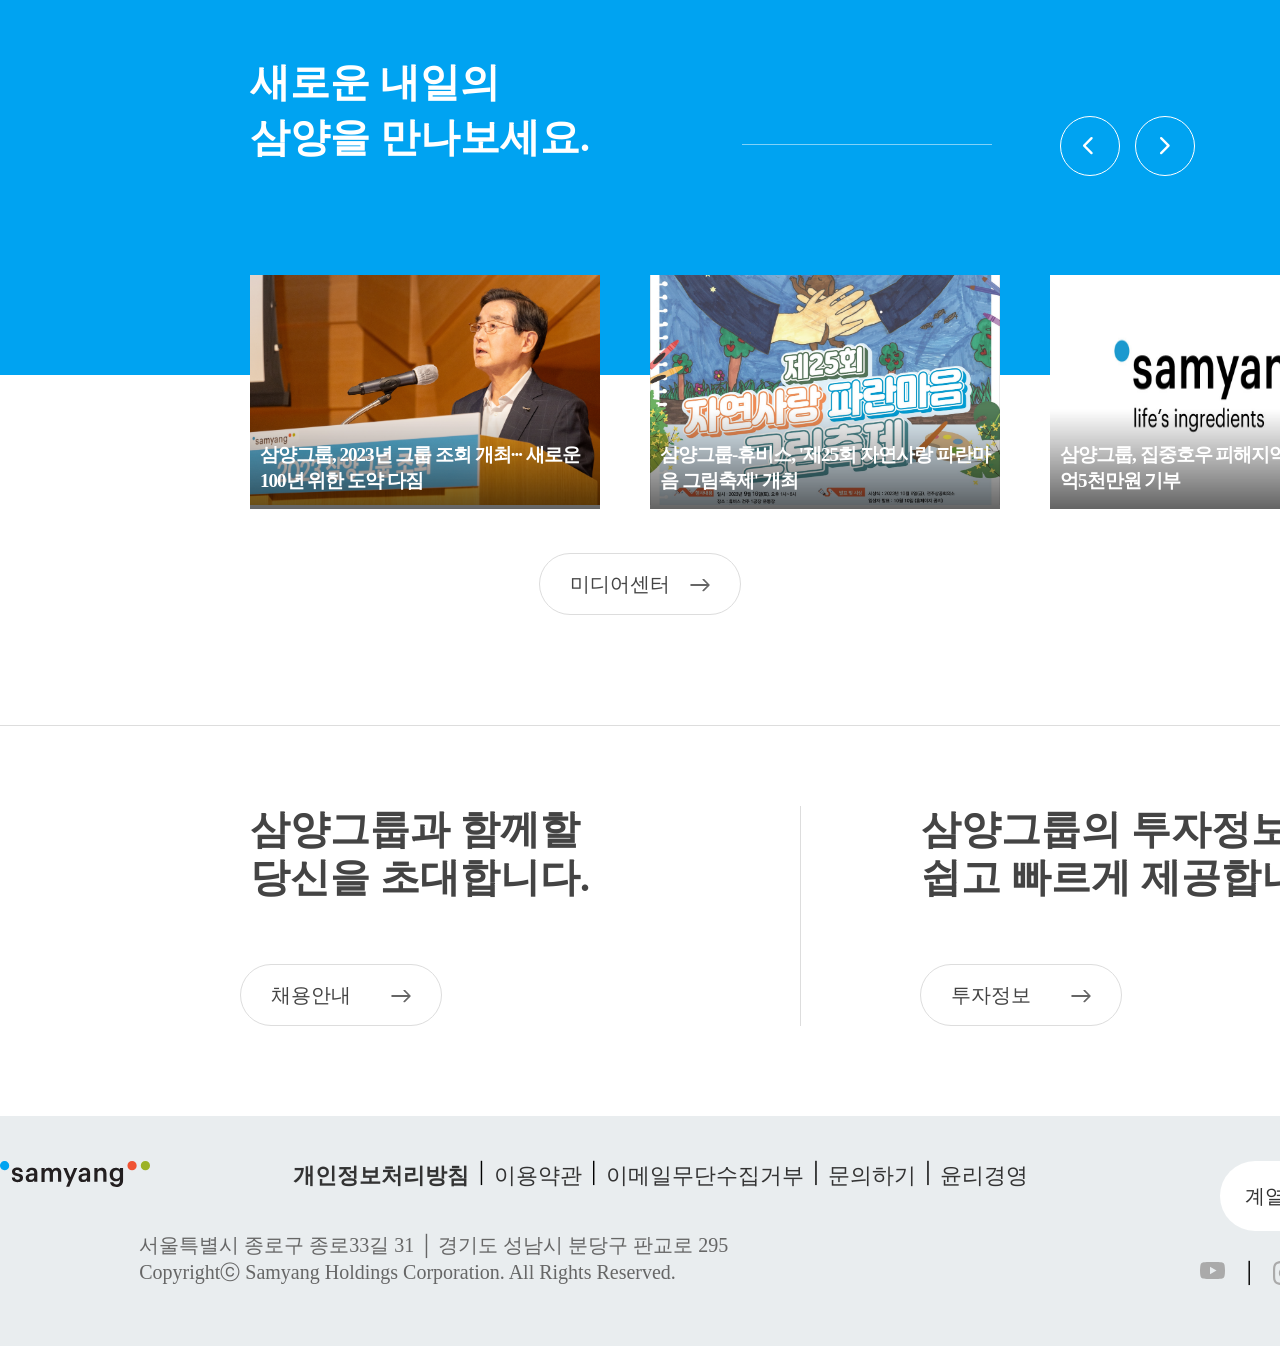
==== commit 10df1733: "Add files via upload" ====
--- a/index.html
+++ b/index.html
@@ -3,21 +3,11 @@
 <head>
     <meta charset="UTF-8">
     <meta name="viewport" content="width=device-width, initial-scale=1.0">
-    <title>삼양그룹-양은애</title>
+    <title>양은애 - 삼양그룹</title>
     <link rel="stylesheet" href="./css/style.css">
-    <link rel="stylesheet" href="https://cdnjs.cloudflare.com/ajax/libs/animate.css/4.1.1/animate.min.css"/>
-    <!-- wow.min.js의 css ->  animate.min.css -->
-    <link rel="stylesheet" href="https://cdnjs.cloudflare.com/ajax/libs/animate.css/4.1.1/animate.min.css">
     <script src="./script/jquery-1.11.3.min.js"></script>
-    <script src="./script/script.js"></script>
-    <script src="https://cdnjs.cloudflare.com/ajax/libs/wow/1.1.2/wow.min.js"></script>
-    <script>
-        new WOW().init();
-        // new 키워드는, 새로운 객체 만들때 사용
-        // 새로 생성된 WOW() 객체에 .init()이라는 메서드 호출
-        //  .init()이라는 메서드는, 객체 초기화시 사용
-        // -> 'WOW() 객체 만들고 이를 초기화' 하는 Javascript 코드
-    </script>
+    <script src="./script/sc.js"></script>
+    <link rel="shoutcut icon" href="./img/fv.svg">
 </head>
 <body>
     <div id="wrap">
@@ -77,7 +67,7 @@
                             </ul>
                         </li>
                         <li><a href="#">채용</a>
-                            <ul class="submenu last">
+                            <ul class="submenu">
                                 <li><a href="#">삼양 Career</a></li>
                                 <li><a href="#">인재상</a></li>
                                 <li><a href="#">직무소개</a></li>
@@ -90,6 +80,7 @@
                     </ul>
                 </nav>
                 <div class="bg"></div>
+                <div class="h_bg"></div>
                     <nav class="tnb">
                         <ul class="hright">
                             <li><a href="#">문의</a></li>
@@ -121,15 +112,12 @@
                     <br>새로운 가치를 찾고 있습니다.
                 </p>
             </div>
-            <div class="vcircle circle1"><img src="./img/main_sec_visual_circle.svg" alt="circle"></div>
-            <div class="vcircle circle2"><img src="./img/main_sec_visual_circle.svg" alt="circle"></div>
-            <div class="vcircle circle3"><img src="./img/main_sec_visual_circle.svg" alt="circle"></div>
         </section>
 
         <section class="introduce">
             <h1>삼양은 언제나<br>당신의 곁에 있습니다.</h1>
             <p>스페셜티 사업 및 글로벌 시장확대를 위해
-                <br>화학, 식품, 의약바이오, 패키징 사업으로
+                <br>화학, 식품, 의약바이오, 패키싱 사업으로
                 <br>미래성장동력을 만들어갑니다.
             </p>
                 <ul class="iiimg">
@@ -162,7 +150,7 @@
                     </span></a></li>
                 </ul>
                 <ul class="iitext">
-                    <li class="wow animate__animated animate__fadeInUp" data-wow-duration=".5s">
+                    <li>
                         <a href="#">
                             <h2>그룹소개<span></span></h2>
                             <p>변화를 선도하는 글로벌 기업
@@ -170,14 +158,14 @@
                             </p>
                         </a>
                     </li>
-                    <li class="wow animate__animated animate__fadeInUp" data-wow-duration="1s">
+                    <li>
                         <a href="#">
                             <h2>연혁<span></span></h2>
                             <p>우리가 함께한 삼양의
                                 <br>100년 역사를 소개합니다.</p>
                         </a>
                     </li>
-                    <li class="wow animate__animated animate__fadeInUp" data-wow-duration="1.5s">
+                    <li>
                         <a href="#">
                             <h2>ESG<span></span></h2>
                             <p>새로운 미래를 위해
--- a/css/style.css
+++ b/css/style.css
@@ -11,11 +11,12 @@
 /* header */
 header{width: 100%; position:Fixed; top:0; left: 0; height: 90px; line-height: 90px; margin: 0 auto; display: flex; justify-content:space-evenly; z-index: 999;}
 
-header:hover{background:rgba(255,255,255,1); border-bottom: 1px solid #ddd;}
+header:hover{background:rgba(255,255,255,1); border-bottom: 1px solid #ddd; text-decoration: none;}
 
 header>a{position: relative; width: 200px;}
 header>a span::before{content: ""; background: url(../img/logo_white.svg) no-repeat center center; width: 150px; height: 26px; position: absolute; top: 30px; left: 50px;}
 header:hover>a span::before{content: ""; background: url(../img/logo.svg) no-repeat center center; width: 150px; height: 26px; position: absolute; top: 30px; left: 50px;}
+
 
 nav.gnb{width: 60%;}
 header nav.gnb>ul>li{float:left; width:12%; text-align: center;}
@@ -29,7 +30,7 @@
 header nav.gnb:hover ul li .submenu li{width: 100%;}
 header nav.gnb:hover ul li .submenu li:first-child{padding-top: 20px;}
 
-header nav.gnb>ul>li:hover>a{color: #00a3f1; text-decoration: underline;}
+header nav.gnb>ul>li:hover>a{color: #00a3f1; font-weight: bold;}
 
 header nav.gnb>ul>li .submenu li{opacity: 0;}
 header nav.gnb:hover>ul>li .submenu{width: 100%; opacity: 1; border-right: 1px solid #ddd; display: block;}
@@ -59,8 +60,8 @@
 header nav.tnb ul.hright>li.lan:hover ul{width: 100%; border: 2px solid #00a3f1; border-radius: 10px; background-color: #fff; position: absolute; top: 70px; left: -20px; display: block;}
 header nav.tnb ul.hright>li ul li{width: 100%; line-height: 40px; opacity: 0;}
 header nav.tnb ul.hright>li ul li a{text-align: center; padding-left: 17px;}
-header nav.tnb ul.hright>li ul li>a:hover{color:#00a3f1}
-header nav.tnb ul.hright>li ul li.sel a{color:#00a3f1}
+header nav.tnb ul.hright>li ul li>a:hover{color:#00a3f1; font-weight: bold;}
+header nav.tnb ul.hright>li ul li.sel a{color:#00a3f1;}
 header nav.tnb ul.hright>li.lan:hover ul li{width: 100%; line-height: 40px; opacity: 1;}
 
 
@@ -76,14 +77,9 @@
 
 #wrap section.video{margin: 0 auto; width: 100%; height: 100%;  object-fit: cover; position: relative;}
 #wrap section.video video{margin: 0 auto; width: 100%; height: 100%;  object-fit: cover; position: relative;}
-#wrap section.video .videobox{position: absolute; top: 35%; left:20%; color: #fff; line-height:160%;}
-#wrap section.video .videobox h1{margin: 0; font-size: 55px; line-height: 140%;}
-#wrap section.video .videobox p{margin-top: 30px; font-size: 24px;}/*
-#wrap section.video .circle{position: fixed; top: 200px; left: -250px; z-index: 10000000; transition: 1s;}*/
-#wrap section.video .vcircle{position: absolute;}
-#wrap section.video .vcircle.circle1{top: 200px; left: -250px; z-index: 10000000; transition: 1s; transform: translateX(420%);}
-#wrap section.video .vcircle.circle2{top: 200px; right: -250px; z-index: 10000000; transition: 1s; transform: translateX(-420%);}
-#wrap section.video .vcircle.circle3{top: 200px; left: -600px; z-index: 10000000; transition: 1.5s; transform: translateX(420%);}
+#wrap section.video div{position: absolute; top: 35%; left:20%; color: #fff; line-height:160%;}
+#wrap section.video div h1{margin: 0; font-size: 55px; line-height: 140%;}
+#wrap section.video div p{margin-top: 30px; font-size: 24px;}
 
 /* 기본정렬*/ 
 #wrap h1{margin:100px 0 0 250px; font-size: 40px;}
@@ -135,10 +131,10 @@
 /* tomorrow, me 버튼 */
 
 #wrap section.tomorrow>a,
-#wrap section.me div>a{display: block; position: absolute; width: 200px; height: 60px; line-height: 60px; border-radius: 100px; border: 1px solid #bbb; background-color: #fff; font-size: 18px;}
+#wrap section.me div>a{display: block; position: absolute; width: 200px; height: 60px; line-height: 60px; border-radius: 100px; border: 1px solid #ddd; background-color: #fff;}
 
 #wrap section.tomorrow a span,
-#wrap section.me div a span{display: inline-block; color: #666; padding-left: 30px;}
+#wrap section.me div a span{display: inline-block; color: #444; padding-left: 30px;}
 
 #wrap section.tomorrow>a:hover,
 #wrap section.me div a:hover{border: 1px solid #00a3f1;}
@@ -158,7 +154,7 @@
 
 /* tomorrow */
 
-#wrap section.tomorrow{width: 100%; height: 770px; position:relative;}
+#wrap section.tomorrow{width: 100%; height: 770px; position:relative; overflow: hidden;}
 #wrap section.tomorrow .bbbox{width: 100%; height: 420px; background: #00a3f1;}
 #wrap section.tomorrow .bbbox .tobInner{width: 1600px; color: #fff; margin: 0 auto; display: flex; position: relative;}
 #wrap section.tomorrow .bbbox .tobInner h1{width: 800px; color: #fff;}
@@ -196,17 +192,17 @@
 
 #wrap section.tomorrow>a{bottom:110px; left:50%; transform: translateX(-50%);}
 
+
 /*me */
 #wrap section.me{border-top: 1px solid #ddd;}
-#wrap section.me .meinner{width: 1600px; height: 390px; margin: 0 auto; display: flex; justify-content: space-between; position: relative;}
-#wrap section.me .meinner div{width: 50%; position: relative;}
-#wrap section.me .meinner div{height: 220px; margin-top: 80px; position: relative; border-right: 1px solid #ddd;}
-#wrap section.me .meinner .box2{border-right:0;}
-#wrap section.me .meinner .box2{position: absolute; top: 0; left: 42%;}
-#wrap section.me .meinner div h1{margin-top:0;}
-
-#wrap section.me .meinner .box1 a,
-#wrap section.me .meinner .box2 a{left:30%; bottom:0;}
+#wrap section.me .meinner{width: 1600px; height: 390px; margin: 0 auto; display: flex; justify-content: space-between;}
+#wrap section.me .meinner div{width: 50%; height: 220px; margin-top: 80px; position: relative; border-right: 1px solid #ddd;}
+#wrap section.me .meinner .box2{border-right:0; position: relative;}
+#wrap section.me .meinner div h1{margin-top:0; color: #444; line-height: 1.2;}
+#wrap section.me .meinner .box2 h1{ position: absolute; left: -130px; top: 0;}
+
+#wrap section.me .meinner .box1 a{left:30%; bottom:0;}
+#wrap section.me .meinner .box2 a{left:15%; bottom:0;}
 
 
 /* footer */
@@ -221,8 +217,9 @@
 footer .finner .middle{width: 68%;}
 footer .finner .middle li{padding-right:5px; height: 25px;}
 footer .finner .middle li a{color: #333; font-size: 22px;}
-footer .finner .middle  li.line{color: black; font-weight: bold;}
+footer .finner .middle .line{color: black;}
 footer .finner .middle .fbold a{font-weight: bold;}
+
 
 footer .finner span{width: 30%; position: relative;}
 footer .finner span p{width: 65%; height: 70px; background-color: #fff; border-radius: 80px; margin-bottom: 30px; margin-left: 20px;}
@@ -230,11 +227,9 @@
 footer .finner span p a{display: block; color:#333; line-height: 70px; padding-left: 25px;}
 footer .finner span .fsns li:nth-child(even){margin: 0 17px;}
 
+
 footer .finner>p{position: absolute; bottom:60px; left:50%; transform: translateX(-85%); color: #666;}
 
-
-
-/* button -TOP */
-button.topbtn{position: fixed; right: 3%; bottom: 5%; width: 60px; height: 60px; border-radius: 60px; background-color: #fff; cursor: pointer; border: 2px solid #00a3f1; display: none;}
+button.topbtn{position: fixed; right: 3%; bottom: 5%; width: 60px; height: 60px; border-radius: 60px; background-color: #fff; cursor: pointer; border: 1px solid #00a3f1; display: none;}
 button.topbtn span{background: url(../img/button_top_gray.svg) no-repeat center center; width: 60px; height: 20px; display: block;}
-button.topbtn p{font-size: 14px; color: #777;}+button.topbtn p{font-size: 16px; color: #777;}
